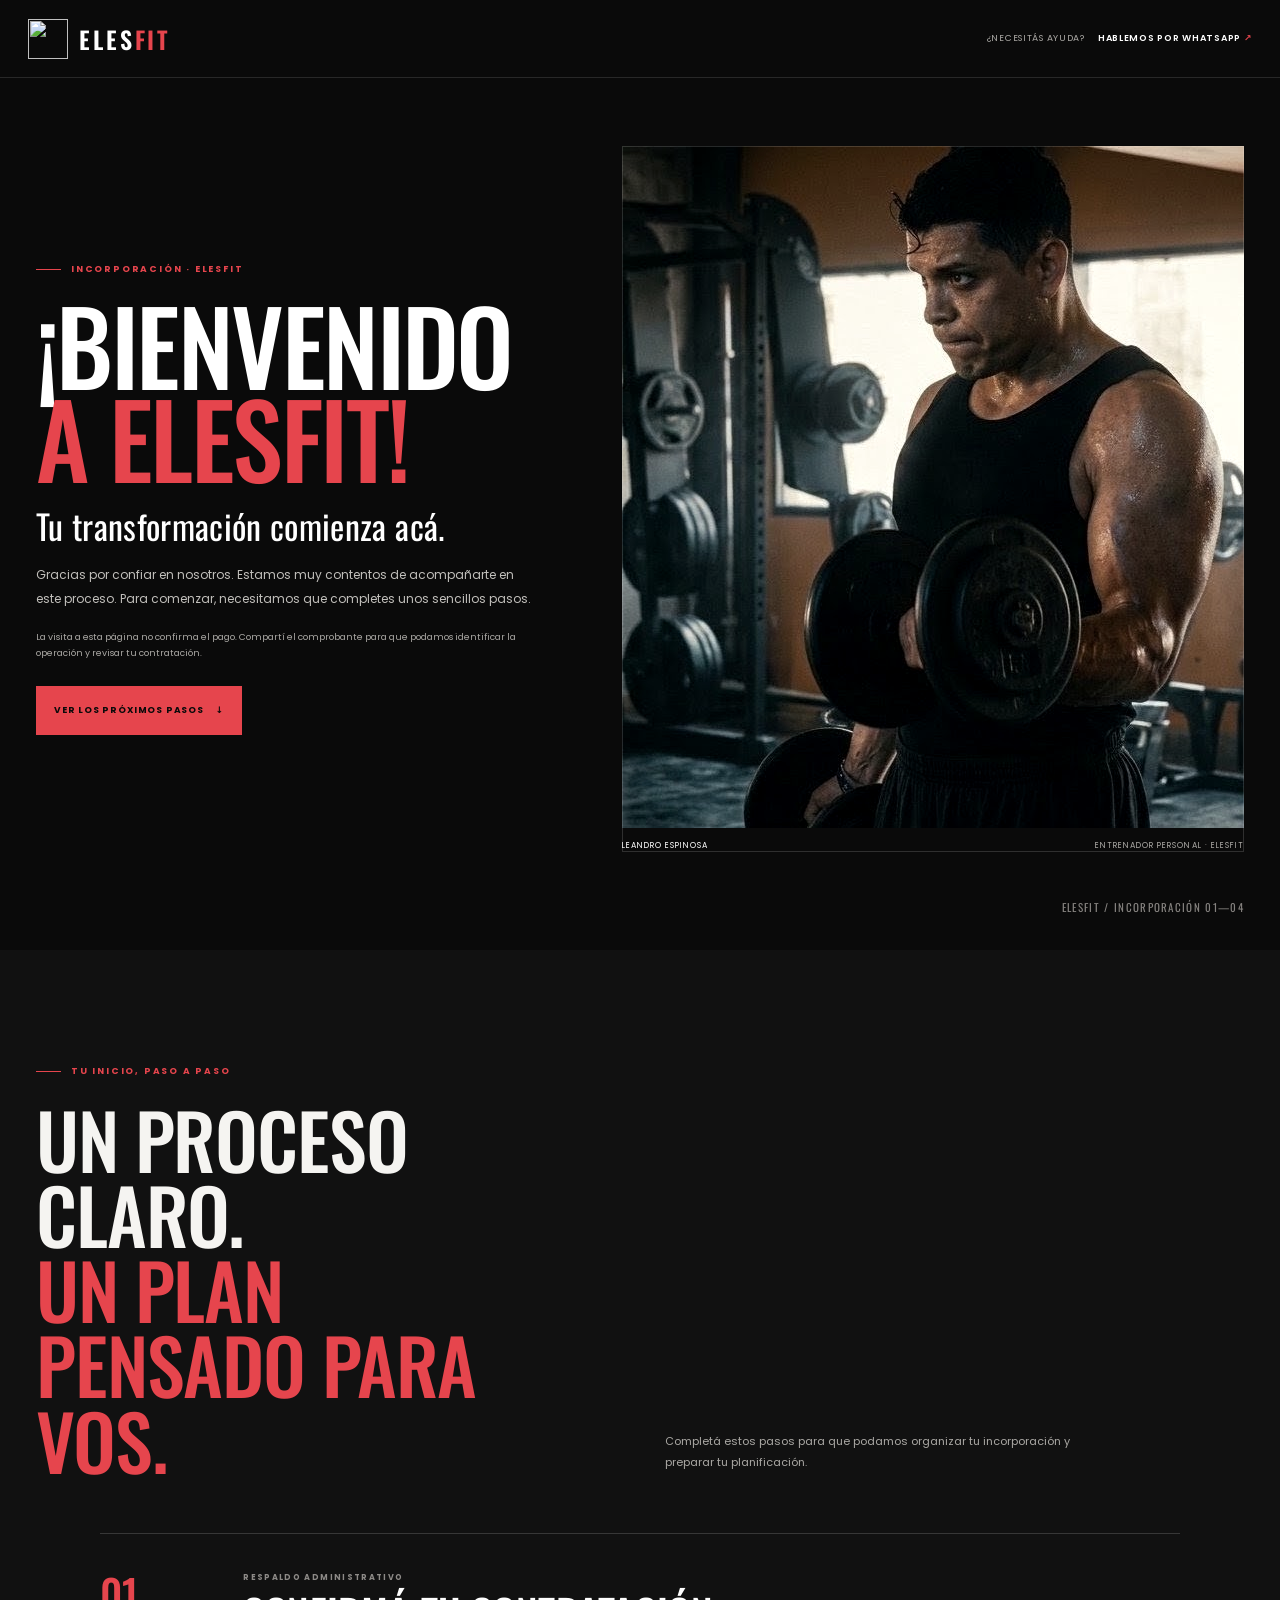
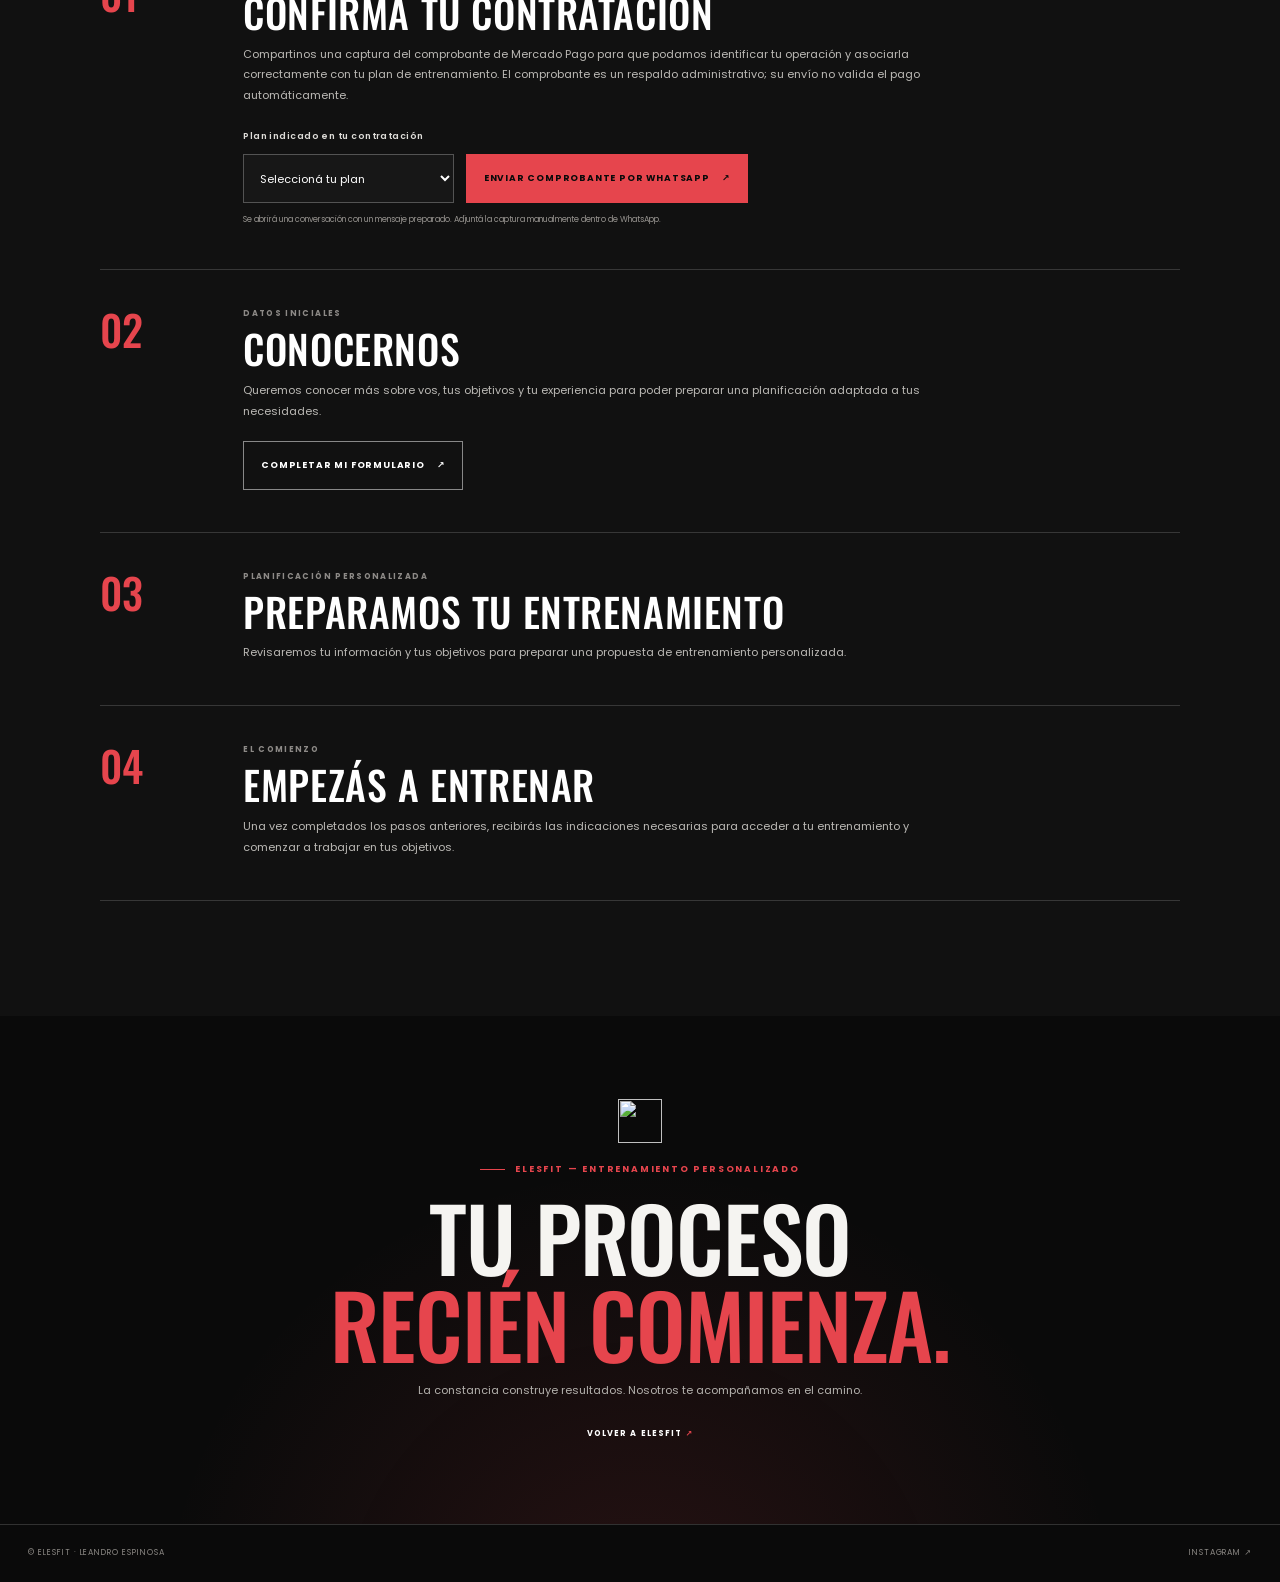
==== bienvenido/index.html @ 95e0943d "feat: add ELESFIT onboarding pages" ====
<!doctype html>
<html lang="es-AR">
<head>
  <meta charset="utf-8">
  <meta name="viewport" content="width=device-width, initial-scale=1">
  <meta name="theme-color" content="#0A0A0A">
  <meta name="robots" content="noindex,follow">
  <title>Bienvenido a ELESFIT | Tu proceso comienza acá</title>
  <meta name="description" content="Conocé los próximos pasos para iniciar tu incorporación a ELESFIT.">
  <link rel="canonical" href="https://elesfit.com.ar/bienvenido">
  <link rel="icon" type="image/png" href="https://cdn.planni.ar/sites/production/536/logo_1787467951.png">
  <link rel="preconnect" href="https://fonts.googleapis.com">
  <link rel="preconnect" href="https://fonts.gstatic.com" crossorigin>
  <link href="https://fonts.googleapis.com/css2?family=Oswald:wght@400;500;600;700&family=Poppins:wght@400;500;600;700&display=swap" rel="stylesheet">
  <link rel="stylesheet" href="/onboarding.css">
  <script src="/onboarding.js" defer></script>
</head>
<body class="ef-page ef-welcome-page">
  <a class="ef-skip" href="#contenido">Saltar al contenido</a>
  <header class="ef-header">
    <a class="ef-brand" href="/" aria-label="ELESFIT, volver al inicio">
      <img src="https://cdn.planni.ar/sites/production/536/logo_1787467951.png" alt="" width="40" height="40">
      <span>ELES<span>FIT</span></span>
    </a>
    <a class="ef-header-contact" href="https://wa.me/5491169128457" target="_blank" rel="noopener noreferrer">¿Necesitás ayuda? <strong>Hablemos por WhatsApp <span aria-hidden="true">↗</span></strong></a>
  </header>

  <main id="contenido">
    <section class="ef-welcome-hero" aria-labelledby="welcome-title">
      <div class="ef-welcome-copy">
        <p class="ef-eyebrow"><span></span> INCORPORACIÓN · ELESFIT</p>
        <h1 id="welcome-title">¡BIENVENIDO<br><em>A ELESFIT!</em></h1>
        <p class="ef-welcome-subtitle">Tu transformación comienza acá.</p>
        <p class="ef-welcome-body">Gracias por confiar en nosotros. Estamos muy contentos de acompañarte en este proceso. Para comenzar, necesitamos que completes unos sencillos pasos.</p>
        <p class="ef-plan-indicator" id="plan-indicator" hidden aria-live="polite"></p>
        <p class="ef-payment-disclaimer">La visita a esta página no confirma el pago. Compartí el comprobante para que podamos identificar la operación y revisar tu contratación.</p>
        <a class="ef-button ef-button-primary" href="#pasos">VER LOS PRÓXIMOS PASOS <span aria-hidden="true">↓</span></a>
      </div>
      <figure class="ef-welcome-photo">
        <img src="/assets/leandro-training.jpg" alt="Leandro Espinosa en una sesión de entrenamiento de fuerza" width="1208" height="682" fetchpriority="high" decoding="async">
        <figcaption><span>LEANDRO ESPINOSA</span><span>ENTRENADOR PERSONAL · ELESFIT</span></figcaption>
      </figure>
      <span class="ef-hero-index" aria-hidden="true">ELESFIT / INCORPORACIÓN 01—04</span>
    </section>

    <section class="ef-steps-section" id="pasos" aria-labelledby="steps-title">
      <div class="ef-section-heading">
        <p class="ef-eyebrow"><span></span> TU INICIO, PASO A PASO</p>
        <h2 id="steps-title">Un proceso claro.<br><em>Un plan pensado para vos.</em></h2>
        <p>Completá estos pasos para que podamos organizar tu incorporación y preparar tu planificación.</p>
      </div>

      <ol class="ef-steps-list">
        <li class="ef-step ef-step-first">
          <span class="ef-step-number" aria-hidden="true">01</span>
          <div class="ef-step-content">
            <p class="ef-step-kicker">RESPALDO ADMINISTRATIVO</p>
            <h3>Confirmá tu contratación</h3>
            <p>Compartinos una captura del comprobante de Mercado Pago para que podamos identificar tu operación y asociarla correctamente con tu plan de entrenamiento. El comprobante es un respaldo administrativo; su envío no valida el pago automáticamente.</p>
            <div class="ef-whatsapp-tools">
              <label for="plan-select">Plan indicado en tu contratación</label>
              <select id="plan-select" name="plan" required>
                <option value="">Seleccioná tu plan</option>
                <option value="base">ELESFIT Base</option>
                <option value="pro">ELESFIT Pro</option>
                <option value="elite">ELESFIT Élite</option>
              </select>
              <a class="ef-button ef-button-primary ef-whatsapp-button" id="whatsapp-button" href="https://wa.me/5491169128457" target="_blank" rel="noopener noreferrer">ENVIAR COMPROBANTE POR WHATSAPP <span aria-hidden="true">↗</span></a>
              <p class="ef-small-note" id="whatsapp-note" aria-live="polite">Se abrirá una conversación con un mensaje preparado. Adjuntá la captura manualmente dentro de WhatsApp.</p>
            </div>
          </div>
        </li>
        <li class="ef-step">
          <span class="ef-step-number" aria-hidden="true">02</span>
          <div class="ef-step-content">
            <p class="ef-step-kicker">DATOS INICIALES</p>
            <h3>Conocernos</h3>
            <p>Queremos conocer más sobre vos, tus objetivos y tu experiencia para poder preparar una planificación adaptada a tus necesidades.</p>
            <a class="ef-button ef-button-outline" href="/registro/">COMPLETAR MI FORMULARIO <span aria-hidden="true">↗</span></a>
          </div>
        </li>
        <li class="ef-step">
          <span class="ef-step-number" aria-hidden="true">03</span>
          <div class="ef-step-content">
            <p class="ef-step-kicker">PLANIFICACIÓN PERSONALIZADA</p>
            <h3>Preparamos tu entrenamiento</h3>
            <p>Revisaremos tu información y tus objetivos para preparar una propuesta de entrenamiento personalizada.</p>
          </div>
        </li>
        <li class="ef-step ef-step-last">
          <span class="ef-step-number" aria-hidden="true">04</span>
          <div class="ef-step-content">
            <p class="ef-step-kicker">EL COMIENZO</p>
            <h3>Empezás a entrenar</h3>
            <p>Una vez completados los pasos anteriores, recibirás las indicaciones necesarias para acceder a tu entrenamiento y comenzar a trabajar en tus objetivos.</p>
          </div>
        </li>
      </ol>
    </section>

    <section class="ef-closing" aria-labelledby="closing-title">
      <img src="https://cdn.planni.ar/sites/production/536/logo_1787467951.png" alt="" width="44" height="44" loading="lazy">
      <p class="ef-eyebrow"><span></span> ELESFIT — ENTRENAMIENTO PERSONALIZADO</p>
      <h2 id="closing-title">TU PROCESO<br><em>RECIÉN COMIENZA.</em></h2>
      <p>La constancia construye resultados. Nosotros te acompañamos en el camino.</p>
      <a href="/" class="ef-text-link">VOLVER A ELESFIT <span aria-hidden="true">↗</span></a>
    </section>
  </main>

  <footer class="ef-footer">
    <span>© ELESFIT · LEANDRO ESPINOSA</span>
    <a href="https://instagram.com/elesfit.ar" target="_blank" rel="noopener noreferrer">INSTAGRAM ↗</a>
  </footer>
</body>
</html>
---- onboarding.css ----
:root {
  color-scheme: dark;
  --ef-red: #E6454D;
  --ef-black: #0A0A0A;
  --ef-white: #FFFFFF;
  --ef-ink: #F5F4F1;
  --ef-muted: #AAA8A4;
  --ef-line: rgba(255,255,255,.16);
  --ef-display: "Oswald", Impact, sans-serif;
  --ef-body: "Poppins", Inter, ui-sans-serif, system-ui, -apple-system, "Segoe UI", sans-serif;
  --ef-width: 1320px;
}

*, *::before, *::after { box-sizing: border-box; }
html { scroll-behavior: smooth; background: var(--ef-black); }
body.ef-page { margin: 0; min-width: 320px; background: var(--ef-black); color: var(--ef-ink); font-family: var(--ef-body); font-size: 14px; line-height: 1.8; -webkit-font-smoothing: antialiased; }
.ef-page img { display: block; max-width: 100%; }
.ef-page a { color: inherit; text-decoration: none; }
.ef-page button, .ef-page select { font: inherit; }
.ef-page :focus-visible { outline: 2px solid var(--ef-red); outline-offset: 4px; }
.ef-skip { position: fixed; z-index: 20; top: 12px; left: 12px; padding: 10px 14px; transform: translateY(-160%); background: var(--ef-white); color: var(--ef-black) !important; font-size: 12px; font-weight: 700; }
.ef-skip:focus { transform: translateY(0); }
.ef-header { min-height: 78px; display: flex; align-items: center; justify-content: space-between; gap: 24px; padding: 13px max(28px, calc((100vw - var(--ef-width))/2)); border-bottom: 1px solid rgba(255,255,255,.12); background: rgba(10,10,10,.94); }
.ef-brand { display: inline-flex; align-items: center; gap: 11px; flex: 0 0 auto; }
.ef-brand img { width: 40px; height: 40px; object-fit: contain; }
.ef-brand > span { color: var(--ef-white); font-family: var(--ef-display); font-size: 24px; font-weight: 600; letter-spacing: .12em; line-height: 1; }
.ef-brand > span span { color: var(--ef-red); }
.ef-header-contact { display: flex; align-items: center; gap: 13px; color: #aaa8a4 !important; font-size: 9px; letter-spacing: .08em; text-transform: uppercase; }
.ef-header-contact strong { color: var(--ef-white); font-weight: 600; }
.ef-header-contact strong span { color: var(--ef-red); }
.ef-welcome-hero { width: min(var(--ef-width), calc(100% - 72px)); min-height: min(740px, calc(100svh - 78px)); position: relative; display: grid; grid-template-columns: minmax(0,.9fr) minmax(0,1.1fr); align-items: center; gap: clamp(34px,6vw,92px); margin: 0 auto; padding: 68px 0 98px; }
.ef-welcome-copy { max-width: 600px; position: relative; z-index: 2; }
.ef-eyebrow { display: flex; align-items: center; gap: 10px; margin: 0 0 22px; color: var(--ef-red); font-size: 9px; font-weight: 700; letter-spacing: .2em; line-height: 1.5; text-transform: uppercase; }
.ef-eyebrow > span { width: 25px; height: 1px; flex: 0 0 auto; background: currentColor; }
.ef-welcome-hero h1, .ef-registration-editorial h1 { margin: 0; color: var(--ef-white); font-family: var(--ef-display); font-size: clamp(66px,8vw,112px); font-weight: 500; letter-spacing: -.025em; line-height: .91; text-transform: uppercase; }
.ef-page h1 em, .ef-page h2 em { color: var(--ef-red); font-style: normal; }
.ef-welcome-subtitle { margin: 22px 0 0; color: var(--ef-white); font-family: var(--ef-display); font-size: clamp(23px,2.7vw,34px); font-weight: 400; letter-spacing: .01em; line-height: 1.2; }
.ef-welcome-body { max-width: 500px; margin: 16px 0 0; color: #c1bfbb; font-size: 12px; line-height: 1.95; }
.ef-plan-indicator { width: fit-content; margin: 19px 0 0; padding: 8px 11px; border-left: 2px solid var(--ef-red); background: rgba(255,255,255,.06); color: var(--ef-white); font-size: 10px; font-weight: 600; letter-spacing: .04em; }
.ef-payment-disclaimer { max-width: 490px; margin: 19px 0 0; color: #aaa8a4; font-size: 9px; line-height: 1.8; }
.ef-button { min-height: 49px; display: inline-flex; align-items: center; justify-content: center; gap: 12px; padding: 13px 17px; border: 1px solid transparent; font-size: 9px; font-weight: 700; letter-spacing: .09em; line-height: 1.45; text-align: center; text-transform: uppercase; transition: color .2s ease, background .2s ease, border-color .2s ease, transform .2s ease; }
.ef-button:hover { transform: translateY(-2px); }
.ef-button-primary { border-color: var(--ef-red); background: var(--ef-red); color: var(--ef-black) !important; }
.ef-button-primary:hover { border-color: #f36b72; background: #f36b72; }
.ef-button-outline { border-color: rgba(255,255,255,.5); color: var(--ef-white) !important; }
.ef-button-outline:hover { border-color: var(--ef-white); background: rgba(255,255,255,.08); }
.ef-welcome-copy > .ef-button { margin-top: 25px; }
.ef-welcome-photo { min-width: 0; position: relative; margin: 0; }
.ef-welcome-photo::after { position: absolute; inset: 0; border: 1px solid rgba(255,255,255,.15); content: ""; pointer-events: none; }
.ef-welcome-photo img { width: 100%; aspect-ratio: 1.4 / 1; object-fit: cover; object-position: 56% 42%; filter: saturate(.82) contrast(1.04); }
.ef-welcome-photo figcaption { display: flex; justify-content: space-between; gap: 14px; padding-top: 12px; color: #aaa8a4; font-size: 8px; letter-spacing: .13em; line-height: 1.5; text-transform: uppercase; }
.ef-welcome-photo figcaption span:first-child { color: var(--ef-white); }
.ef-hero-index { position: absolute; right: 0; bottom: 32px; color: #85827f; font-family: var(--ef-display); font-size: 11px; letter-spacing: .12em; }
.ef-steps-section { position: relative; padding: clamp(82px,9vw,130px) max(36px, calc((100vw - var(--ef-width))/2)); background: #111; }
.ef-section-heading { display: grid; grid-template-columns: 1fr 1.1fr; column-gap: clamp(35px,8vw,110px); align-items: end; margin-bottom: 56px; }
.ef-section-heading .ef-eyebrow { grid-column: 1 / -1; }
.ef-section-heading h2 { max-width: 690px; margin: 0; font-family: var(--ef-display); font-size: clamp(43px,6vw,76px); font-weight: 500; letter-spacing: -.015em; line-height: .99; text-transform: uppercase; }
.ef-section-heading > p:last-child { max-width: 420px; margin: 0 0 4px; color: #aaa8a4; font-size: 11px; line-height: 1.9; }
.ef-steps-list { max-width: 1080px; margin: 0 auto; padding: 0; list-style: none; }
.ef-step { display: grid; grid-template-columns: 92px minmax(0,1fr); gap: clamp(20px,4vw,55px); padding: 38px 0 42px; border-top: 1px solid var(--ef-line); }
.ef-step-last { border-bottom: 1px solid var(--ef-line); }
.ef-step-number { color: var(--ef-red); font-family: var(--ef-display); font-size: 42px; font-weight: 500; line-height: 1; }
.ef-step-content { max-width: 760px; }
.ef-step-kicker { margin: 0 0 7px; color: #8d8a87; font-size: 8px; font-weight: 700; letter-spacing: .17em; line-height: 1.5; text-transform: uppercase; }
.ef-step-content h3 { margin: 0 0 9px; color: var(--ef-white); font-family: var(--ef-display); font-size: clamp(27px,3.1vw,40px); font-weight: 500; letter-spacing: .015em; line-height: 1.1; text-transform: uppercase; }
.ef-step-content > p:not(.ef-step-kicker) { max-width: 710px; margin: 0; color: #bbb9b5; font-size: 11px; line-height: 1.9; }
.ef-whatsapp-tools { max-width: 505px; display: grid; grid-template-columns: minmax(0,1fr) auto; align-items: end; gap: 10px 12px; margin-top: 22px; }
.ef-whatsapp-tools label { grid-column: 1 / -1; color: #dedcd8; font-size: 9px; font-weight: 600; letter-spacing: .05em; }
.ef-whatsapp-tools select { width: 100%; min-height: 49px; padding: 10px 39px 10px 12px; border: 1px solid rgba(255,255,255,.26); border-radius: 0; background: #171717; color: var(--ef-white); font-size: 11px; }
.ef-whatsapp-button { min-height: 49px; white-space: nowrap; }
.ef-small-note { grid-column: 1 / -1; max-width: 460px; margin: 0; color: #96938f; font-size: 8px; line-height: 1.75; }
.ef-step-content > .ef-button { margin-top: 19px; }
.ef-closing { min-height: 450px; display: flex; flex-direction: column; align-items: center; justify-content: center; padding: 83px 24px; background: radial-gradient(ellipse at 50% 120%, rgba(230,69,77,.13), transparent 53%), #0a0a0a; text-align: center; }
.ef-closing > img { width: 44px; height: 44px; margin-bottom: 20px; object-fit: contain; }
.ef-closing .ef-eyebrow { justify-content: center; margin-bottom: 17px; }
.ef-closing h2 { margin: 0; font-family: var(--ef-display); font-size: clamp(48px,7vw,88px); font-weight: 500; letter-spacing: -.012em; line-height: .98; text-transform: uppercase; }
.ef-closing > p:not(.ef-eyebrow) { max-width: 460px; margin: 15px 0 0; color: #b4b1ad; font-size: 11px; }
.ef-text-link { margin-top: 26px; color: var(--ef-white) !important; font-size: 8px; font-weight: 700; letter-spacing: .14em; }
.ef-text-link span { color: var(--ef-red); }
.ef-footer { min-height: 58px; display: flex; align-items: center; justify-content: space-between; gap: 18px; padding: 12px max(28px, calc((100vw - var(--ef-width))/2)); border-top: 1px solid var(--ef-line); color: #898682; font-size: 8px; letter-spacing: .12em; }
.ef-footer a:hover { color: var(--ef-white); }

/* Registro: embed público de Tally con altura fija suficiente para mostrar los siete datos y el envío. */
.ef-registration-main { min-height: calc(100vh - 136px); }
.ef-registration-layout { width: min(var(--ef-width), calc(100% - 72px)); display: grid; grid-template-columns: minmax(280px,.74fr) minmax(0,1.26fr); gap: clamp(40px,7vw,96px); align-items: start; margin: 0 auto; padding: clamp(54px,7vw,94px) 0 100px; }
.ef-registration-editorial { position: sticky; top: 36px; }
.ef-registration-editorial h1 { font-size: clamp(58px,7vw,88px); }
.ef-registration-lede { max-width: 460px; margin: 18px 0 0; color: #c0beba; font-size: 11px; line-height: 1.9; }
.ef-registration-photo { margin: 30px 0 0; }
.ef-registration-photo img { width: 100%; max-height: 360px; aspect-ratio: 1.7 / 1; object-fit: cover; object-position: center 37%; filter: saturate(.78) contrast(1.06); }
.ef-registration-photo figcaption { margin-top: 9px; color: #92908d; font-size: 8px; letter-spacing: .13em; }
.ef-registration-context { max-width: 440px; margin: 20px 0 0; padding-left: 13px; border-left: 2px solid var(--ef-red); color: #aaa8a4; font-size: 9px; line-height: 1.8; }
.ef-registration-form-column { min-width: 0; }
.ef-form-heading { margin: 1px 0 23px; padding-bottom: 20px; border-bottom: 1px solid var(--ef-line); }
.ef-form-label { margin: 0 0 9px; color: var(--ef-red); font-size: 8px; font-weight: 700; letter-spacing: .17em; }
.ef-form-label span { color: #76736f; }
.ef-form-heading h2 { margin: 0; color: var(--ef-white); font-family: var(--ef-display); font-size: clamp(32px,4vw,46px); font-weight: 500; line-height: 1.06; text-transform: uppercase; }
.ef-form-heading > p:last-child { margin: 8px 0 0; color: #aaa8a4; font-size: 9px; }
.ef-tally-shell { min-height: 600px; border: 1px solid rgba(255,255,255,.12); background: #0d0d0d; }
.ef-tally-shell iframe { width: 100%; height: 1500px; min-height: 760px; display: block; border: 0; background: var(--ef-black); }
.ef-form-fallback { margin: 12px 0 0; color: #96938f; font-size: 8px; line-height: 1.8; }
.ef-form-fallback a { color: var(--ef-white) !important; text-decoration: underline !important; text-decoration-color: var(--ef-red) !important; text-underline-offset: 3px; }
.ef-form-fallback a span { color: var(--ef-red); }
.ef-privacy-note { display: flex; gap: 9px; margin: 16px 0 0; color: #96938f; font-size: 8px; line-height: 1.8; }
.ef-privacy-note > span { color: var(--ef-red); font-size: 9px; }

@media (max-width: 900px) {
  .ef-welcome-hero { width: min(100% - 52px, 700px); grid-template-columns: 1fr; gap: 27px; padding-top: 60px; }
  .ef-welcome-copy { max-width: 650px; }
  .ef-welcome-hero h1 { font-size: clamp(66px,12vw,100px); }
  .ef-welcome-photo { max-width: 720px; }
  .ef-welcome-photo img { aspect-ratio: 1.55 / 1; }
  .ef-hero-index { bottom: 21px; }
  .ef-registration-layout { width: min(100% - 52px, 720px); grid-template-columns: 1fr; gap: 40px; }
  .ef-registration-editorial { position: static; }
  .ef-registration-photo img { max-height: 290px; }
}

@media (max-width: 600px) {
  body.ef-page { font-size: 13px; }
  .ef-header { min-height: 66px; gap: 12px; padding-inline: 18px; }
  .ef-brand { gap: 8px; }
  .ef-brand img { width: 34px; height: 34px; }
  .ef-brand > span { font-size: 21px; }
  .ef-header-contact { max-width: 185px; display: block; font-size: 7px; line-height: 1.6; text-align: right; }
  .ef-header-contact strong { display: block; font-size: 8px; }
  .ef-welcome-hero { width: calc(100% - 36px); min-height: auto; gap: 21px; padding: 51px 0 77px; }
  .ef-eyebrow { margin-bottom: 17px; font-size: 8px; letter-spacing: .16em; }
  .ef-eyebrow > span { width: 18px; }
  .ef-welcome-hero h1 { font-size: clamp(57px,15vw,78px); }
  .ef-welcome-subtitle { margin-top: 17px; font-size: 26px; }
  .ef-welcome-body { margin-top: 11px; font-size: 11px; line-height: 1.85; }
  .ef-plan-indicator { margin-top: 14px; font-size: 9px; }
  .ef-payment-disclaimer { margin-top: 13px; font-size: 8px; }
  .ef-welcome-copy > .ef-button { margin-top: 17px; }
  .ef-welcome-photo img { aspect-ratio: 1.25 / 1; object-position: 56% center; }
  .ef-welcome-photo figcaption { flex-wrap: wrap; padding-top: 8px; font-size: 7px; }
  .ef-hero-index { bottom: 23px; font-size: 9px; }
  .ef-button { min-height: 47px; padding: 12px 13px; font-size: 8px; }
  .ef-steps-section { padding: 68px 18px 72px; }
  .ef-section-heading { display: block; margin-bottom: 35px; }
  .ef-section-heading h2 { font-size: clamp(41px,11vw,60px); }
  .ef-section-heading > p:last-child { margin-top: 14px; font-size: 10px; }
  .ef-step { grid-template-columns: 47px minmax(0,1fr); gap: 14px; padding: 27px 0 29px; }
  .ef-step-number { font-size: 31px; }
  .ef-step-kicker { font-size: 7px; }
  .ef-step-content h3 { font-size: 27px; }
  .ef-step-content > p:not(.ef-step-kicker) { font-size: 9px; line-height: 1.8; }
  .ef-whatsapp-tools { grid-template-columns: 1fr; gap: 9px; margin-top: 17px; }
  .ef-whatsapp-tools label, .ef-small-note { grid-column: 1; }
  .ef-whatsapp-tools select { min-height: 47px; font-size: 10px; }
  .ef-whatsapp-button { width: 100%; white-space: normal; }
  .ef-small-note { font-size: 7px; }
  .ef-step-content > .ef-button { margin-top: 15px; }
  .ef-closing { min-height: 360px; padding: 63px 18px; }
  .ef-closing h2 { font-size: clamp(44px,12vw,65px); }
  .ef-closing > p:not(.ef-eyebrow) { max-width: 310px; font-size: 9px; }
  .ef-footer { min-height: 54px; gap: 10px; padding: 11px 17px; font-size: 6px; letter-spacing: .09em; }
  .ef-registration-layout { width: calc(100% - 36px); gap: 30px; padding: 42px 0 65px; }
  .ef-registration-editorial h1 { font-size: clamp(57px,14vw,76px); }
  .ef-registration-lede { margin-top: 13px; font-size: 10px; }
  .ef-registration-photo { margin-top: 20px; }
  .ef-registration-photo img { max-height: 220px; aspect-ratio: 1.45 / 1; }
  .ef-registration-context { margin-top: 13px; font-size: 8px; }
  .ef-form-heading { margin-bottom: 15px; padding-bottom: 15px; }
  .ef-form-heading h2 { font-size: 35px; }
  .ef-tally-shell { min-height: 480px; }
  .ef-tally-shell iframe { min-height: 760px; }
  .ef-form-fallback { font-size: 7px; }
  .ef-privacy-note { font-size: 7px; }
}

@media (max-width: 360px) {
  .ef-tally-shell { width: calc(100% + 36px); margin-inline: -18px; }
  .ef-tally-shell iframe { min-height: 1500px; }
}

@media (prefers-reduced-motion: reduce) {
  html { scroll-behavior: auto; }
  *, *::before, *::after { transition-duration: .01ms !important; animation-duration: .01ms !important; animation-iteration-count: 1 !important; }
}
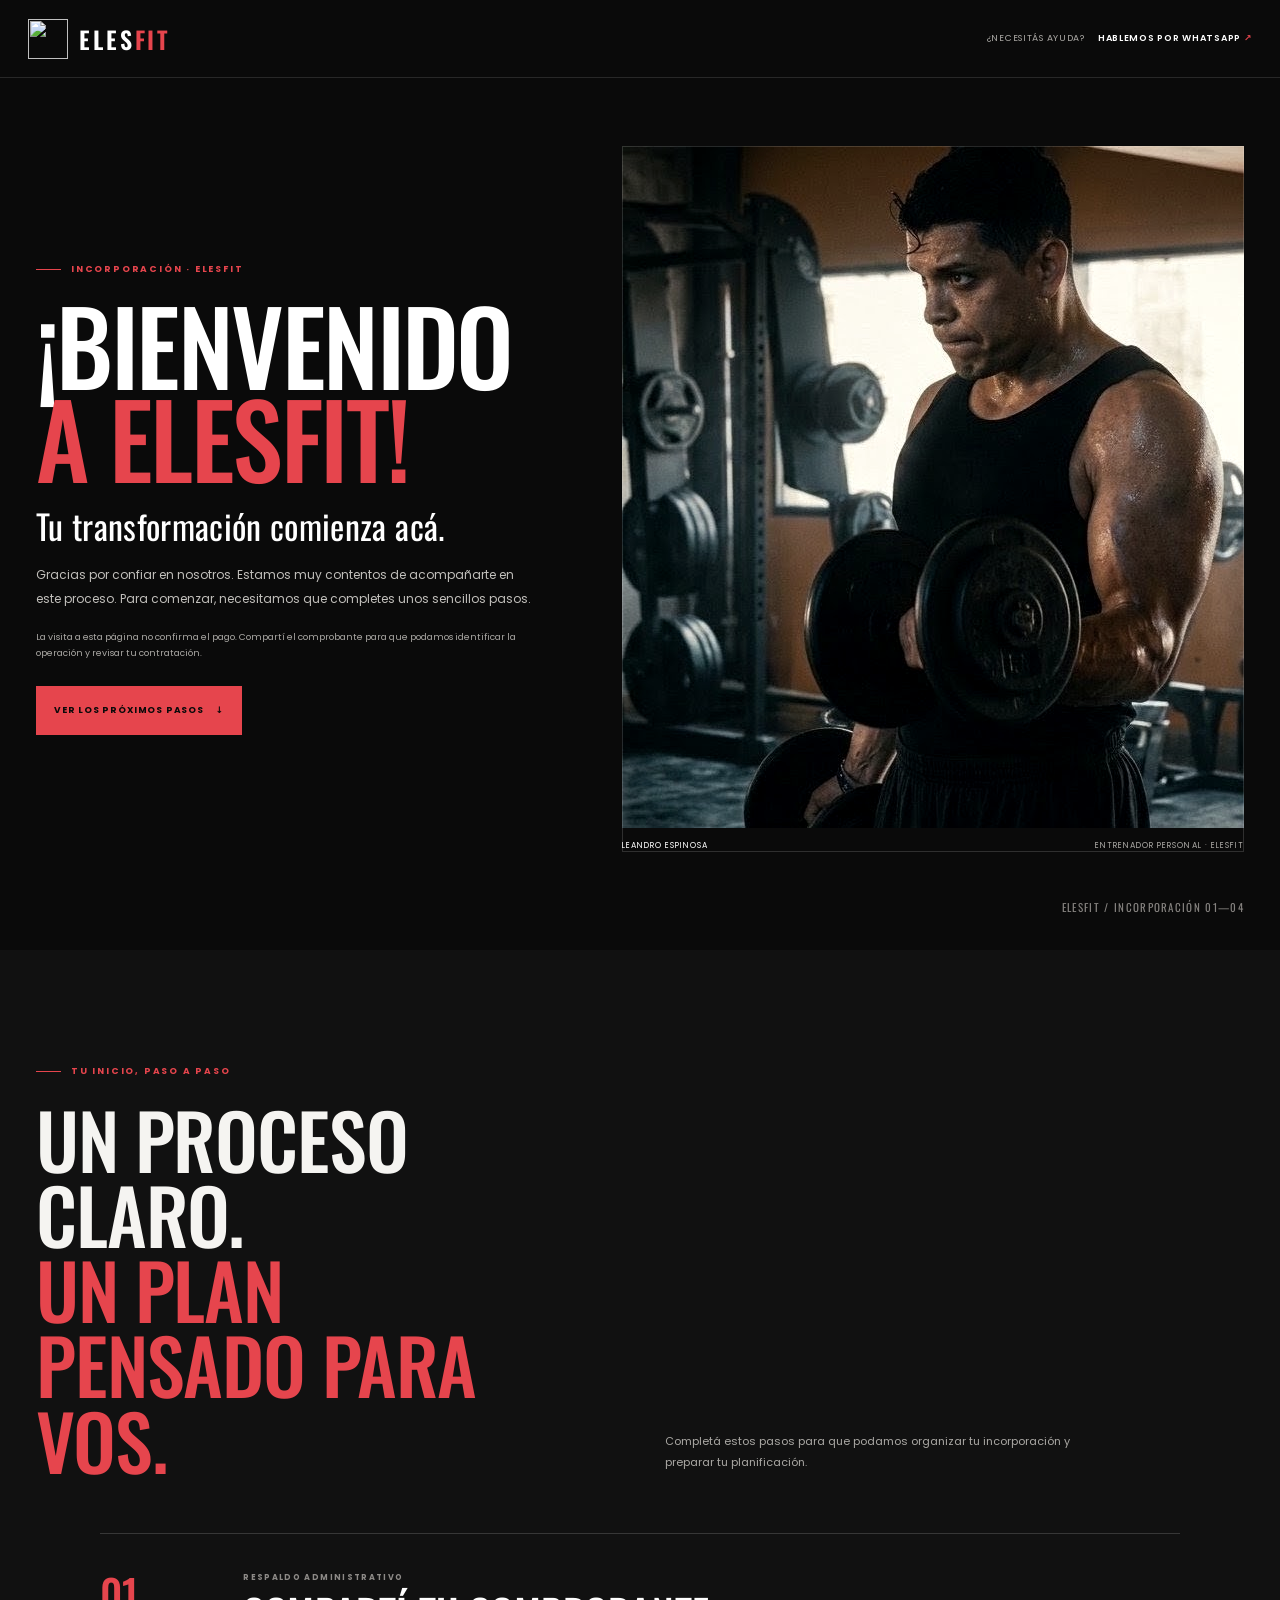
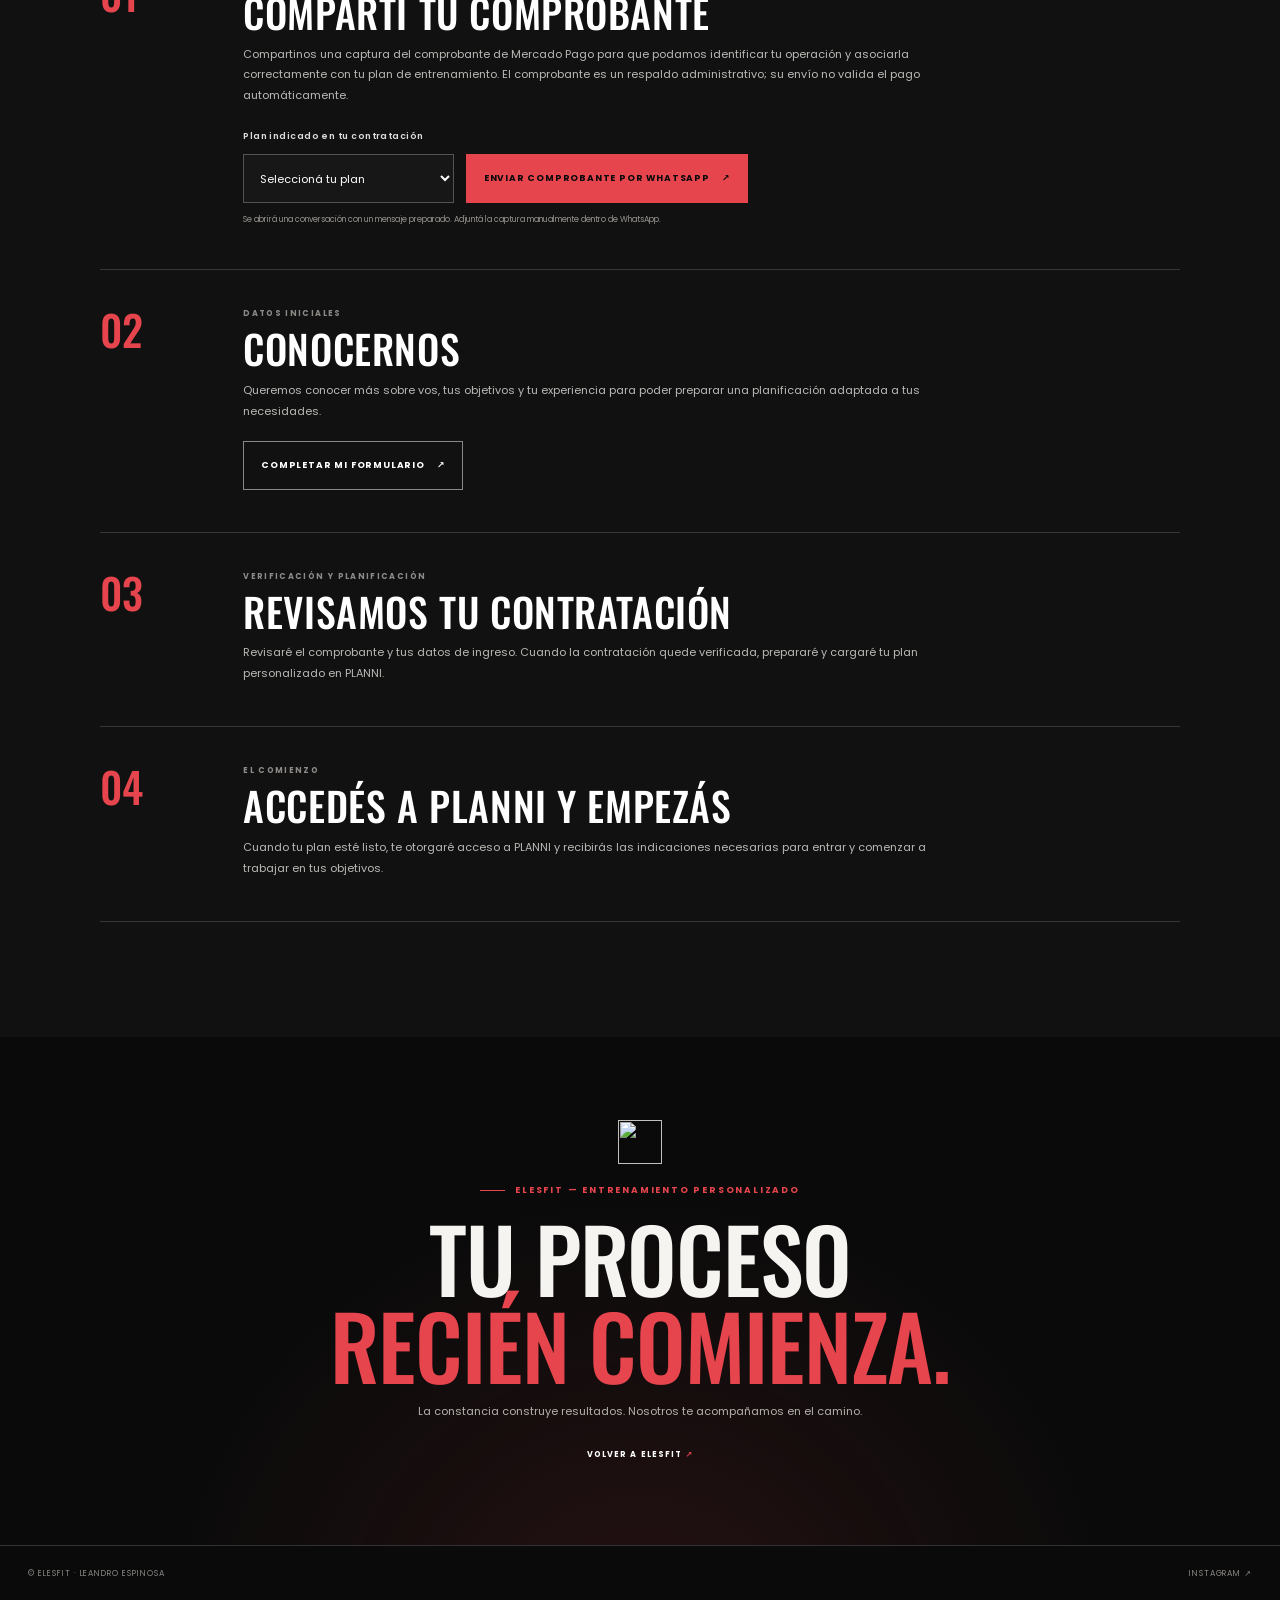
==== commit 021db849: "fix: align ELESFIT onboarding and FAQ flow" ====
--- a/bienvenido/index.html
+++ b/bienvenido/index.html
@@ -55,7 +55,7 @@
           <span class="ef-step-number" aria-hidden="true">01</span>
           <div class="ef-step-content">
             <p class="ef-step-kicker">RESPALDO ADMINISTRATIVO</p>
-            <h3>Confirmá tu contratación</h3>
+            <h3>Compartí tu comprobante</h3>
             <p>Compartinos una captura del comprobante de Mercado Pago para que podamos identificar tu operación y asociarla correctamente con tu plan de entrenamiento. El comprobante es un respaldo administrativo; su envío no valida el pago automáticamente.</p>
             <div class="ef-whatsapp-tools">
               <label for="plan-select">Plan indicado en tu contratación</label>
@@ -82,17 +82,17 @@
         <li class="ef-step">
           <span class="ef-step-number" aria-hidden="true">03</span>
           <div class="ef-step-content">
-            <p class="ef-step-kicker">PLANIFICACIÓN PERSONALIZADA</p>
-            <h3>Preparamos tu entrenamiento</h3>
-            <p>Revisaremos tu información y tus objetivos para preparar una propuesta de entrenamiento personalizada.</p>
+            <p class="ef-step-kicker">VERIFICACIÓN Y PLANIFICACIÓN</p>
+            <h3>Revisamos tu contratación</h3>
+            <p>Revisaré el comprobante y tus datos de ingreso. Cuando la contratación quede verificada, prepararé y cargaré tu plan personalizado en PLANNI.</p>
           </div>
         </li>
         <li class="ef-step ef-step-last">
           <span class="ef-step-number" aria-hidden="true">04</span>
           <div class="ef-step-content">
             <p class="ef-step-kicker">EL COMIENZO</p>
-            <h3>Empezás a entrenar</h3>
-            <p>Una vez completados los pasos anteriores, recibirás las indicaciones necesarias para acceder a tu entrenamiento y comenzar a trabajar en tus objetivos.</p>
+            <h3>Accedés a PLANNI y empezás</h3>
+            <p>Cuando tu plan esté listo, te otorgaré acceso a PLANNI y recibirás las indicaciones necesarias para entrar y comenzar a trabajar en tus objetivos.</p>
           </div>
         </li>
       </ol>
--- a/onboarding.css
+++ b/onboarding.css
@@ -111,7 +111,7 @@
   .ef-welcome-photo { max-width: 720px; }
   .ef-welcome-photo img { aspect-ratio: 1.55 / 1; }
   .ef-hero-index { bottom: 21px; }
-  .ef-registration-layout { width: min(100% - 52px, 720px); grid-template-columns: 1fr; gap: 40px; }
+  .ef-registration-layout { width: min(100% - 52px, 720px); grid-template-columns: minmax(0,1fr); gap: 40px; }
   .ef-registration-editorial { position: static; }
   .ef-registration-photo img { max-height: 290px; }
 }
